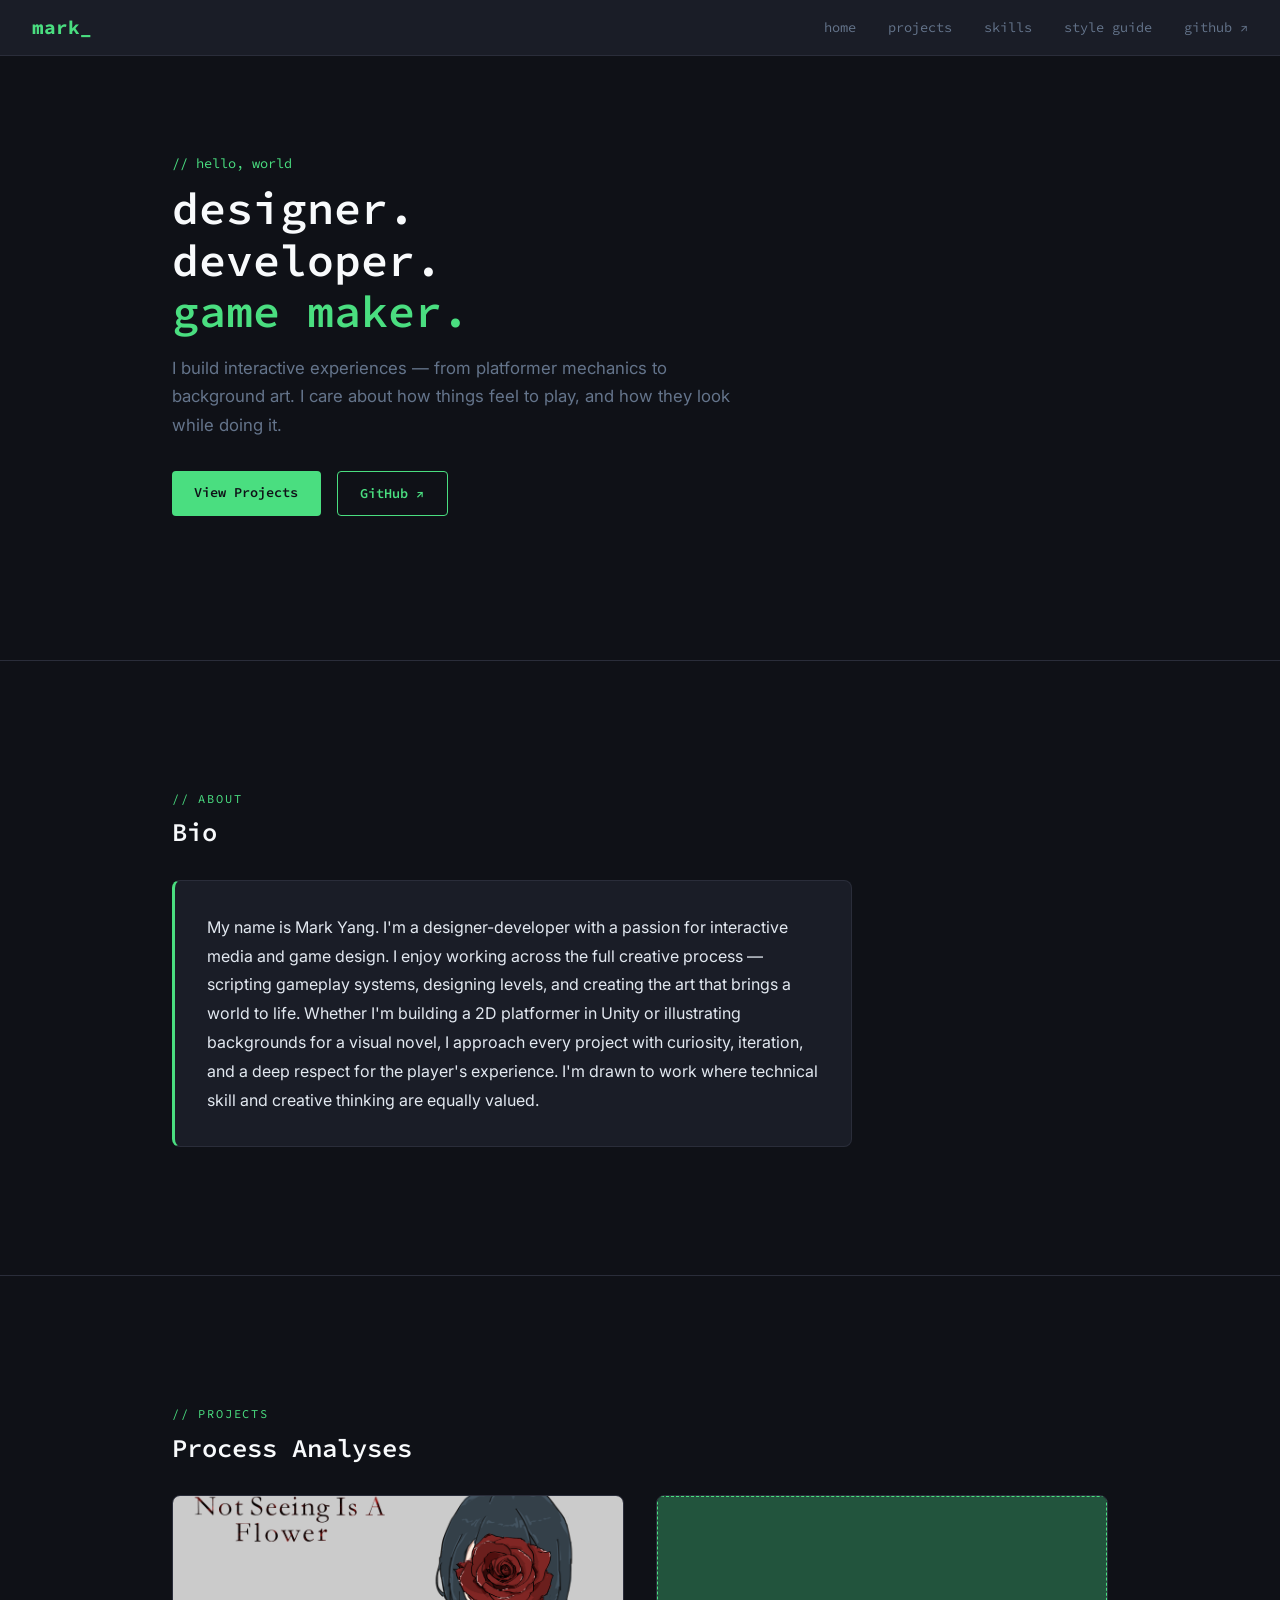
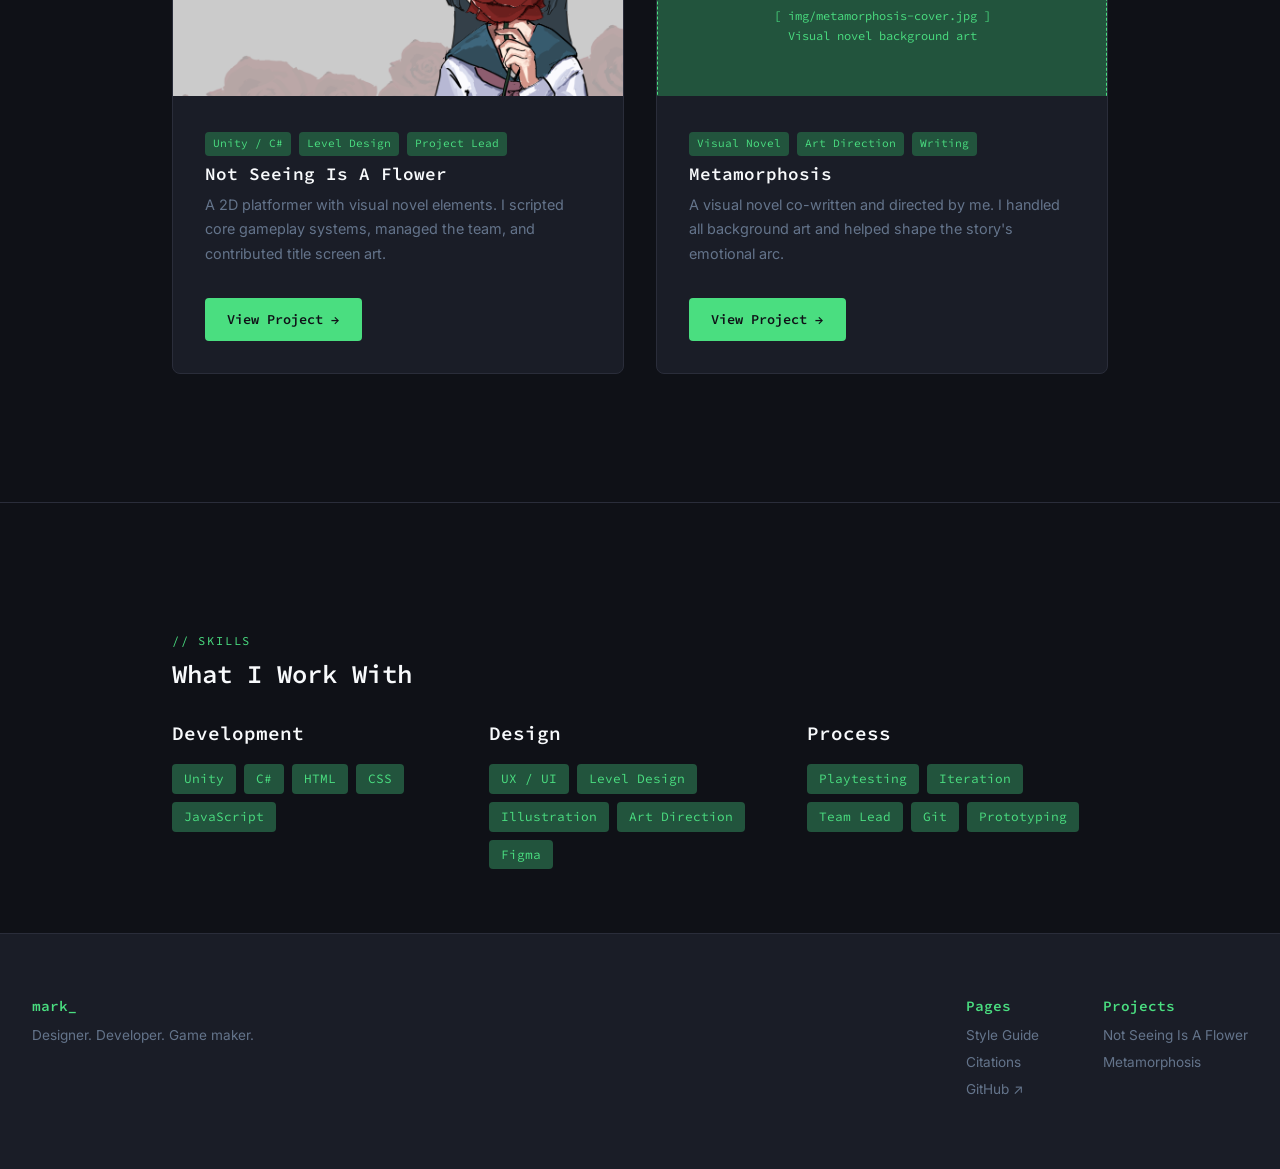
==== index.html @ 13f5d59a "Small image test update" ====
<!DOCTYPE html>
<html lang="en">

<head>
    <meta charset="UTF-8">
    <meta name="viewport" content="width=device-width, initial-scale=1.0">
    <title>Mark — Portfolio</title>
    <link href="css/normalize.css" rel="stylesheet">
    <link href="css/main.css" rel="stylesheet">
    <link href="css/page.css" rel="stylesheet">
</head>

<body>

    <a class="skip-link" href="#main-content">Skip to main content</a>

    <header class="header-bar" role="banner">
        <h1>mark</h1>
        <nav class="nav-text" aria-label="Main navigation">
            <a href="index.html" class="nav-link">home</a>
            <a href="#projects" class="nav-link">projects</a>
            <a href="#skills" class="nav-link">skills</a>
            <a href="styleguide.html" class="nav-link">style guide</a>
            <a href="https://github.com/" class="nav-link" target="_blank" rel="noopener noreferrer">github ↗</a>
        </nav>
    </header>

    <main id="main-content" role="main">

        <!-- HERO -->
        <section class="hero" aria-labelledby="hero-heading">
            <span class="hero-prompt">// hello, world</span>
            <h2 id="hero-heading">
                designer.<br>
                developer.<br>
                <span class="hero-highlight">game maker.</span>
            </h2>
            <p class="hero-sub">
                I build interactive experiences — from platformer mechanics to background art.
                I care about how things feel to play, and how they look while doing it.
            </p>
            <div class="hero-actions">
                <a href="#projects" class="btn-submit">View Projects</a>
                <a href="https://github.com/" class="btn-outline" target="_blank" rel="noopener noreferrer">GitHub ↗</a>
            </div>
        </section>

        <hr class="divider">

        <!-- BIO -->
        <section class="home-section" id="about" aria-labelledby="about-heading">
            <span class="section-label">// about</span>
            <h2 id="about-heading">Bio</h2>
            <div class="bio-card">
                <p>
                    My name is Mark Yang. I'm a designer-developer with a passion for interactive media and game design.
                    I enjoy working across the full creative process — scripting gameplay systems,
                    designing levels, and creating the art that brings a world to life. Whether I'm
                    building a 2D platformer in Unity or illustrating backgrounds for a visual novel,
                    I approach every project with curiosity, iteration, and a deep respect for the
                    player's experience. I'm drawn to work where technical skill and creative thinking
                    are equally valued.
                </p>
            </div>
        </section>

        <hr class="divider">

        <!-- PROJECTS -->
        <section class="home-section" id="projects" aria-labelledby="projects-heading">
            <span class="section-label">// projects</span>
            <h2 id="projects-heading">Process Analyses</h2>

            <div class="project-grid">

                <article class="project-card" aria-labelledby="card-nsiaf-title">
                    <div class="project-card-img">
                        <img src="img/nsiaf-cover.png" alt="Not Seeing Is A Flower title screen art">
                    </div>
                    <div class="project-card-body">
                        <div class="project-card-tags" aria-label="Project tags">
                            <span class="tag">Unity / C#</span>
                            <span class="tag">Level Design</span>
                            <span class="tag">Project Lead</span>
                        </div>
                        <h3 id="card-nsiaf-title">Not Seeing Is A Flower</h3>
                        <p>
                            A 2D platformer with visual novel elements. I scripted core gameplay
                            systems, managed the team, and contributed title screen art.
                        </p>
                        <a href="project-nsiaf.html" class="btn-submit">View Project →</a>
                    </div>
                </article>

                <article class="project-card" aria-labelledby="card-meta-title">
                    <div class="project-card-img">
                        <!-- replace image here-->
                        <div class="img-placeholder img-placeholder-tall" role="img"
                            aria-label="Placeholder for Metamorphosis cover image">
                            [ img/metamorphosis-cover.jpg ]<br>Visual novel background art
                        </div>
                    </div>
                    <div class="project-card-body">
                        <div class="project-card-tags" aria-label="Project tags">
                            <span class="tag">Visual Novel</span>
                            <span class="tag">Art Direction</span>
                            <span class="tag">Writing</span>
                        </div>
                        <h3 id="card-meta-title">Metamorphosis</h3>
                        <p>
                            A visual novel co-written and directed by me. I handled all background
                            art and helped shape the story's emotional arc.
                        </p>
                        <a href="project-metamorphosis.html" class="btn-submit">View Project →</a>
                    </div>
                </article>

            </div>
        </section>

        <hr class="divider">

        <!-- SKILLS -->
        <section class="home-section" id="skills" aria-labelledby="skills-heading">
            <span class="section-label">// skills</span>
            <h2 id="skills-heading">What I Work With</h2>

            <div class="skills-grid">
                <div class="skill-category">
                    <h3>Development</h3>
                    <ul class="skill-list" aria-label="Development skills">
                        <li>Unity</li>
                        <li>C#</li>
                        <li>HTML</li>
                        <li>CSS</li>
                        <li>JavaScript</li>
                    </ul>
                </div>
                <div class="skill-category">
                    <h3>Design</h3>
                    <ul class="skill-list" aria-label="Design skills">
                        <li>UX / UI</li>
                        <li>Level Design</li>
                        <li>Illustration</li>
                        <li>Art Direction</li>
                        <li>Figma</li>
                    </ul>
                </div>
                <div class="skill-category">
                    <h3>Process</h3>
                    <ul class="skill-list" aria-label="Process skills">
                        <li>Playtesting</li>
                        <li>Iteration</li>
                        <li>Team Lead</li>
                        <li>Git</li>
                        <li>Prototyping</li>
                    </ul>
                </div>
            </div>
        </section>

    </main>

    <footer class="footer-bar" role="contentinfo">
        <div class="footer-company">
            <h3>mark_</h3>
            <p>Designer. Developer. Game maker.</p>
        </div>
        <nav aria-label="Footer navigation — pages">
            <h4>Pages</h4>
            <ul>
                <li><a href="styleguide.html">Style Guide</a></li>
                <li><a href="citations.html">Citations</a></li>
                <li><a href="https://github.com/" target="_blank" rel="noopener noreferrer">GitHub ↗</a></li>
            </ul>
        </nav>
        <nav aria-label="Footer navigation — projects">
            <h4>Projects</h4>
            <ul>
                <li><a href="project-nsiaf.html">Not Seeing Is A Flower</a></li>
                <li><a href="project-metamorphosis.html">Metamorphosis</a></li>
            </ul>
        </nav>
    </footer>

</body>

</html>
---- css/main.css ----
/* =============================================
   PORTFOLIO - main.css
   Font: Source Code Pro (monospace, headings) + Inter (body)
   Google Fonts: https://fonts.google.com/
   ============================================= */

/* Google Fonts import
   Reference: https://developers.google.com/fonts/docs/getting_started */
@import url('https://fonts.googleapis.com/css2?family=Source+Code+Pro:wght@400;600;700&family=Inter:wght@300;400;500&display=swap');

/* =============================================
   CSS CUSTOM PROPERTIES (VARIABLES)
   Reference: https://www.w3schools.com/css/css3_variables.asp
   ============================================= */
:root {
    --col-bg: #0f1117;
    --col-surface: #1a1d27;
    --col-border: #2a2d3a;
    --col-green: #4ade80;
    --col-green-dim: #22543d;
    --col-text: #e2e8f0;
    --col-muted: #64748b;
    --col-white: #ffffff;
    --col-heading: #f8fafc;

    --font-mono: 'Source Code Pro', monospace;
    --font-body: 'Inter', sans-serif;

    --space-xs: 0.25rem;
    --space-sm: 0.5rem;
    --space-md: 1rem;
    --space-lg: 2rem;
    --space-xl: 4rem;

    --radius-sm: 4px;
    --radius-md: 8px;
}

/* =============================================
   RESET / BASE
   ============================================= */
*,
*::before,
*::after {
    box-sizing: border-box;
}

body {
    background-color: var(--col-bg);
    color: var(--col-text);
    font-family: var(--font-body);
    font-size: 1rem;
    line-height: 1.7;
    margin: 0;
    padding: 0;
}

img {
    max-width: 100%;
    display: block;
}

a {
    color: var(--col-green);
    text-decoration: none;
}

a:hover,
a:focus {
    text-decoration: underline;
    color: var(--col-white);
}

/* =============================================
   TYPOGRAPHY
   ============================================= */
h1,
h2,
h3,
h4 {
    font-family: var(--font-mono);
    color: var(--col-heading);
    margin-top: 0;
    line-height: 1.2;
}

h1 {
    font-size: 2.2rem;
    font-weight: 700;
}

h2 {
    font-size: 1.6rem;
    font-weight: 600;
}

h3 {
    font-size: 1.2rem;
    font-weight: 600;
}

h4 {
    font-size: 1rem;
    font-weight: 600;
}

p {
    margin-top: 0;
    margin-bottom: var(--space-md);
}

.section-label {
    font-family: var(--font-mono);
    font-size: 0.75rem;
    color: var(--col-green);
    text-transform: uppercase;
    letter-spacing: 0.15em;
    display: block;
    margin-bottom: var(--space-sm);
}

/* =============================================
   LAYOUT UTILITIES
   ============================================= */
.container {
    max-width: 1000px;
    margin: 0 auto;
    padding: 0 var(--space-lg);
}

/* =============================================
   HEADER / NAV
   ============================================= */
.header-bar {
    background-color: var(--col-surface);
    border-bottom: 1px solid var(--col-border);
    padding: var(--space-md) var(--space-lg);
    display: flex;
    align-items: center;
    justify-content: space-between;
    position: sticky;
    top: 0;
    z-index: 100;
}

.header-bar h1 {
    font-family: var(--font-mono);
    font-size: 1.2rem;
    font-weight: 700;
    color: var(--col-green);
    margin: 0;
}

/* Blinking cursor on logo
   Reference: https://www.w3schools.com/cssref/css3_pr_animation.php
   Reference: https://www.w3schools.com/cssref/css3_pr_animation-keyframes.php */
.header-bar h1::after {
    content: '_';
    animation: blink 1s step-end infinite;
}

@keyframes blink {

    0%,
    100% {
        opacity: 1;
    }

    50% {
        opacity: 0;
    }
}

.nav-text {
    display: flex;
    gap: var(--space-lg);
    align-items: center;
}

.nav-link {
    font-family: var(--font-mono);
    font-size: 0.85rem;
    color: var(--col-muted);
    text-decoration: none;
    /* Reference: https://www.w3schools.com/cssref/css3_pr_transition.php */
    transition: color 0.2s;
}

.nav-link:hover,
.nav-link:focus {
    color: var(--col-green);
    text-decoration: none;
}

/* Skip to main content link for keyboard/screen reader users */
.skip-link {
    position: absolute;
    top: -100%;
    left: var(--space-md);
    background-color: var(--col-green);
    color: var(--col-bg);
    font-family: var(--font-mono);
    font-size: 0.85rem;
    font-weight: 700;
    padding: var(--space-sm) var(--space-md);
    border-radius: var(--radius-sm);
    z-index: 200;
    text-decoration: none;
}

.skip-link:focus {
    top: var(--space-md);
    color: var(--col-bg);
}

/* =============================================
   FOOTER
   ============================================= */
.footer-bar {
    background-color: var(--col-surface);
    border-top: 1px solid var(--col-border);
    padding: var(--space-xl) var(--space-lg);
    display: flex;
    gap: var(--space-xl);
    flex-wrap: wrap;
}

.footer-bar h3,
.footer-bar h4 {
    font-family: var(--font-mono);
    font-size: 0.9rem;
    color: var(--col-green);
    margin-bottom: var(--space-sm);
}

.footer-bar p,
.footer-bar li {
    font-size: 0.85rem;
    color: var(--col-muted);
}

.footer-bar ul {
    list-style: none;
    padding: 0;
    margin: 0;
}

.footer-bar ul li {
    margin-bottom: var(--space-xs);
}

.footer-bar a {
    color: var(--col-muted);
    font-size: 0.85rem;
}

.footer-bar a:hover,
.footer-bar a:focus {
    color: var(--col-green);
    text-decoration: none;
}

.footer-company {
    flex: 1;
    min-width: 200px;
}

/* =============================================
   BUTTONS
   ============================================= */
.btn-submit {
    font-family: var(--font-mono);
    font-size: 0.85rem;
    background-color: var(--col-green);
    color: var(--col-bg);
    border: none;
    padding: 0.6rem 1.4rem;
    border-radius: var(--radius-sm);
    cursor: pointer;
    font-weight: 600;
    display: inline-block;
    transition: background-color 0.2s, transform 0.1s;
}

.btn-submit:hover,
.btn-submit:focus {
    background-color: var(--col-white);
    color: var(--col-bg);
    text-decoration: none;
}

.btn-submit:active {
    transform: scale(0.97);
}

.btn-outline {
    font-family: var(--font-mono);
    font-size: 0.85rem;
    background-color: transparent;
    color: var(--col-green);
    border: 1px solid var(--col-green);
    padding: 0.6rem 1.4rem;
    border-radius: var(--radius-sm);
    cursor: pointer;
    font-weight: 600;
    display: inline-block;
    transition: background-color 0.2s, color 0.2s;
}

.btn-outline:hover,
.btn-outline:focus {
    background-color: var(--col-green);
    color: var(--col-bg);
    text-decoration: none;
}

/* =============================================
   IN-TEXT LINK
   ============================================= */
.text-link {
    color: var(--col-green);
    text-decoration: underline;
    text-underline-offset: 3px;
}

.text-link:hover,
.text-link:focus {
    color: var(--col-white);
}

/* =============================================
   CARDS
   ============================================= */
.card {
    background-color: var(--col-surface);
    border: 1px solid var(--col-border);
    border-radius: var(--radius-md);
    padding: var(--space-lg);
}

/* =============================================
   PROJECT CARD (homepage)
   ============================================= */
.project-card {
    background-color: var(--col-surface);
    border: 1px solid var(--col-border);
    border-radius: var(--radius-md);
    overflow: hidden;
    transition: border-color 0.2s;
    display: flex;
    flex-direction: column;
}

.project-card:hover {
    border-color: var(--col-green);
}

.project-card-img {
    width: 100%;
    height: 12.5rem;
    overflow: hidden;
}

.project-card-img img {
    width: 100%;
    height: 100%;
    object-fit: cover;
    object-position: center;
}

.project-card-body {
    padding: var(--space-lg);
    flex: 1;
    display: flex;
    flex-direction: column;
}

.project-card-body h3 {
    margin-bottom: var(--space-sm);
    font-size: 1.1rem;
}

.project-card-body p {
    color: var(--col-muted);
    font-size: 0.9rem;
    flex: 1;
}

.project-card-body .btn-submit {
    margin-top: var(--space-md);
    align-self: flex-start;
}

/* =============================================
   TAGS
   ============================================= */
.tag {
    display: inline-block;
    font-family: var(--font-mono);
    font-size: 0.7rem;
    color: var(--col-green);
    background-color: var(--col-green-dim);
    border-radius: var(--radius-sm);
    padding: 0.15rem 0.5rem;
    margin-right: var(--space-xs);
    margin-bottom: var(--space-sm);
}

/* =============================================
   SKILL LIST
   ============================================= */
.skill-list {
    list-style: none;
    padding: 0;
    margin: 0;
    display: flex;
    flex-wrap: wrap;
    gap: var(--space-sm);
}

.skill-list li {
    font-family: var(--font-mono);
    font-size: 0.8rem;
    color: var(--col-green);
    background-color: var(--col-green-dim);
    padding: 0.25rem 0.75rem;
    border-radius: var(--radius-sm);
}

/* =============================================
   IMAGE PLACEHOLDER
   ============================================= */
.img-placeholder {
    width: 100%;
    background-color: var(--col-green-dim);
    border: 1px dashed var(--col-green);
    border-radius: var(--radius-sm);
    display: flex;
    align-items: center;
    justify-content: center;
    font-family: var(--font-mono);
    font-size: 0.75rem;
    color: var(--col-green);
    text-align: center;
    padding: var(--space-md);
}

.img-placeholder-tall {
    height: 260px;
}

.img-placeholder-short {
    height: 160px;
}

/* =============================================
   DIVIDER
   ============================================= */
.divider {
    border: none;
    border-top: 1px solid var(--col-border);
    margin: var(--space-xl) 0;
}

/* =============================================
   STYLE GUIDE SPECIFIC
   ============================================= */
.palette-container {
    display: flex;
    flex-wrap: wrap;
    gap: var(--space-md);
    margin-bottom: var(--space-lg);
}

.palette-box {
    width: 160px;
}

.swatch {
    height: 80px;
    border-radius: var(--radius-sm);
    border: 1px solid var(--col-border);
    margin-bottom: var(--space-sm);
    display: flex;
    align-items: flex-end;
    padding: var(--space-sm);
}

.swatch ul {
    list-style: none;
    padding: 0;
    margin: 0;
    font-family: var(--font-mono);
    font-size: 0.7rem;
}

.col-bg {
    background-color: #0f1117;
}

.col-surface {
    background-color: #1a1d27;
}

.col-border-sw {
    background-color: #2a2d3a;
}

.col-green-sw {
    background-color: #4ade80;
}

.col-green-dim {
    background-color: #22543d;
}

.col-text-sw {
    background-color: #e2e8f0;
}

.col-muted-sw {
    background-color: #64748b;
}

.col-white-sw {
    background-color: #ffffff;
    border: 1px solid #2a2d3a;
}

.swatch.col-bg ul,
.swatch.col-surface ul,
.swatch.col-border-sw ul {
    color: #e2e8f0;
}

.swatch.col-green-sw ul,
.swatch.col-text-sw ul,
.swatch.col-white-sw ul {
    color: #0f1117;
}

.swatch.col-green-dim ul,
.swatch.col-muted-sw ul {
    color: #e2e8f0;
}

.code-block {
    background-color: var(--col-surface);
    border: 1px solid var(--col-border);
    border-radius: var(--radius-sm);
    padding: var(--space-md);
    font-family: var(--font-mono);
    font-size: 0.82rem;
    color: var(--col-text);
    /* Reference: https://www.w3schools.com/cssref/pr_pos_overflow.php */
    overflow-x: auto;
    white-space: pre;
    margin-bottom: var(--space-md);
}

.sg-label {
    font-family: var(--font-mono);
    font-size: 0.75rem;
    color: var(--col-muted);
    margin-bottom: var(--space-xs);
}

/* inline code references inside prose */
.inline-code {
    font-family: var(--font-mono);
    font-size: 0.85rem;
    color: var(--col-green);
    background-color: var(--col-surface);
    padding: 0.1em 0.4em;
    border-radius: var(--radius-sm);
}

/* static nav demo in style guide — remove sticky */
.sg-nav-demo {
    position: static;
}

/* =============================================
   RESPONSIVE
   Reference: https://www.w3schools.com/css/css_rwd_mediaqueries.asp
   ============================================= */
@media (max-width: 700px) {
    .header-bar {
        flex-direction: column;
        gap: var(--space-md);
        text-align: center;
    }

    .nav-text {
        gap: var(--space-md);
        flex-wrap: wrap;
        justify-content: center;
    }

    h1 {
        font-size: 1.6rem;
    }

    h2 {
        font-size: 1.3rem;
    }

    .footer-bar {
        flex-direction: column;
        gap: var(--space-lg);
    }

    .palette-container {
        justify-content: center;
    }
}

/* =============================================
   STYLE GUIDE — additional classes
   ============================================= */

/* hero description on style guide page */
.sg-hero-desc {
    color: var(--col-muted);
    max-width: 580px;
}

/* button demo row in style guide */
.sg-btn-demo {
    display: flex;
    gap: var(--space-md);
    flex-wrap: wrap;
}

/* constrain placeholder width in style guide demo */
.sg-placeholder-demo {
    max-width: 400px;
}

/* blinking cursor demo in branding section */
.sg-cursor-demo {
    font-family: var(--font-mono);
    font-size: 1.4rem;
    font-weight: 700;
    color: var(--col-green);
}

.sg-cursor-demo::after {
    content: '_';
    animation: blink 1s step-end infinite;
}
---- css/page.css ----
/* =============================================
   PORTFOLIO - page.css
   Page-specific styles
   ============================================= */

/* =============================================
   HOMEPAGE — HERO
   ============================================= */
.hero {
    padding: 6rem var(--space-lg) 5rem;
    max-width: 62.5rem;
    margin: 0 auto;
}

.hero-prompt {
    font-family: var(--font-mono);
    font-size: 0.85rem;
    color: var(--col-green);
    margin-bottom: var(--space-sm);
    display: block;
}

.hero h2 {
    font-size: 2.8rem;
    line-height: 1.15;
    margin-bottom: var(--space-md);
    color: var(--col-heading);
}

.hero-highlight {
    color: var(--col-green);
}

.hero-sub {
    color: var(--col-muted);
    font-size: 1.05rem;
    max-width: 35rem;
    margin-bottom: var(--space-lg);
}

.hero-actions {
    display: flex;
    gap: var(--space-md);
    flex-wrap: wrap;
}

/* =============================================
   HOMEPAGE — SECTIONS
   ============================================= */
.home-section {
    padding: var(--space-xl) var(--space-lg);
    max-width: 62.5rem;
    margin: 0 auto;
}

.home-section h2 {
    margin-bottom: var(--space-lg);
}

/* =============================================
   HOMEPAGE — BIO CARD
   ============================================= */
.bio-card {
    background-color: var(--col-surface);
    border: 1px solid var(--col-border);
    border-left: 0.1875rem solid var(--col-green);
    border-radius: var(--radius-md);
    padding: var(--space-lg);
    max-width: 42.5rem;
}

.bio-card p {
    color: var(--col-text);
    font-size: 1rem;
    line-height: 1.8;
    margin: 0;
}

/* =============================================
   HOMEPAGE — PROJECT GRID
   Reference: https://www.w3schools.com/css/css_grid.asp
   ============================================= */
.project-grid {
    display: grid;
    grid-template-columns: 1fr 1fr;
    gap: var(--space-lg);
}

/* =============================================
   HOMEPAGE — SKILLS SECTION
   ============================================= */
.skills-grid {
    display: grid;
    grid-template-columns: 1fr 1fr 1fr;
    gap: var(--space-md);
}

.skill-category h4 {
    color: var(--col-green);
    font-size: 0.85rem;
    margin-bottom: var(--space-sm);
    font-family: var(--font-mono);
}

/* =============================================
   PROJECT PAGES — HERO
   ============================================= */
.project-hero {
    padding: 4rem var(--space-lg) 3rem;
    max-width: 62.5rem;
    margin: 0 auto;
    border-bottom: 1px solid var(--col-border);
}

.project-hero h2 {
    font-size: 2.2rem;
    margin-bottom: var(--space-sm);
}

.project-hero-desc {
    color: var(--col-muted);
    max-width: 37.5rem;
    margin-bottom: var(--space-md);
}

.project-hero-tags {
    margin-top: var(--space-lg);
}

.project-hero-meta {
    display: flex;
    gap: var(--space-md);
    flex-wrap: wrap;
    margin-top: var(--space-md);
}

.meta-item {
    font-family: var(--font-mono);
    font-size: 0.8rem;
}

.meta-label {
    color: var(--col-muted);
    margin-right: var(--space-xs);
}

.meta-value {
    color: var(--col-green);
}

/* =============================================
   PROJECT PAGES — BODY
   ============================================= */
.project-body {
    max-width: 62.5rem;
    margin: 0 auto;
    padding: var(--space-xl) var(--space-lg);
}

.project-analysis {
    margin-bottom: var(--space-xl);
}

/* Artifact section labels */
.artifact-label {
    font-family: var(--font-mono);
    font-size: 0.85rem;
    color: var(--col-muted);
    margin-bottom: var(--space-sm);
    display: block;
}

/* Two-column split layout */
.project-split {
    display: grid;
    grid-template-columns: 1fr 1fr;
    gap: var(--space-xl);
    align-items: start;
    margin-bottom: var(--space-xl);
}

/* Artifact gallery — 2 col grid */
.artifact-grid {
    display: grid;
    grid-template-columns: 1fr 1fr;
    gap: var(--space-sm);
    margin-bottom: var(--space-lg);
}

/* Full-width artifact */
.artifact-full {
    margin-bottom: var(--space-lg);
}

/* Tall placeholder for cover/hero images */
.img-placeholder-cover {
    height: 21.25rem;
}

/* Video placeholder */
.img-placeholder-video {
    height: 20rem;
}

/* Title art placeholder */
.img-placeholder-titleart {
    height: 17.5rem;
}

/* Real project images */
.project-image {
    width: 100%;
    display: block;
    object-fit: cover;
    border: 1px solid var(--col-border);
    border-radius: var(--radius-sm);
}

.project-image-tall {
    max-height: 37.5rem;
}

/* Pull quote / callout */
.callout {
    border-left: 0.1875rem solid var(--col-green);
    padding: var(--space-md) var(--space-lg);
    background-color: var(--col-surface);
    border-radius: 0 var(--radius-sm) var(--radius-sm) 0;
    margin: var(--space-lg) 0;
    font-style: italic;
    color: var(--col-text);
}

/* Previous / next project nav row */
.project-nav {
    display: flex;
    justify-content: space-between;
    align-items: center;
    flex-wrap: wrap;
    gap: var(--space-md);
}

/* =============================================
   STYLE GUIDE PAGE
   ============================================= */
.sg-hero {
    padding: 3rem var(--space-lg) 2rem;
    max-width: 62.5rem;
    margin: 0 auto;
    border-bottom: 1px solid var(--col-border);
}

.sg-body {
    max-width: 62.5rem;
    margin: 0 auto;
    padding: var(--space-xl) var(--space-lg);
}

.sg-section {
    margin-bottom: var(--space-xl);
}

.sg-section>h3 {
    color: var(--col-green);
    border-bottom: 1px solid var(--col-border);
    padding-bottom: var(--space-sm);
    margin-bottom: var(--space-lg);
}

.sg-element {
    margin-bottom: var(--space-xl);
    padding-bottom: var(--space-xl);
    border-bottom: 1px dashed var(--col-border);
}

.sg-element:last-child {
    border-bottom: none;
}

/* constrain rendered card example width */
.sg-card-demo {
    max-width: 22.5rem;
}

/* =============================================
   CITATIONS PAGE
   ============================================= */
.citations-body {
    max-width: 62.5rem;
    margin: 0 auto;
    padding: var(--space-xl) var(--space-lg);
}

.citations-intro {
    color: var(--col-muted);
    margin-bottom: var(--space-xl);
}

.citations-group {
    margin-bottom: var(--space-xl);
}

.citations-group-title {
    color: var(--col-green);
    font-size: 1rem;
    margin-bottom: var(--space-md);
}

/* Hanging indent for citations
   Reference: https://www.w3schools.com/cssref/pr_text_text-indent.php */
.citation-item {
    font-family: var(--font-mono);
    font-size: 0.82rem;
    color: var(--col-muted);
    margin-bottom: var(--space-md);
    padding-left: var(--space-lg);
    text-indent: calc(-1 * var(--space-lg));
}

.citation-item a {
    color: var(--col-muted);
    word-break: break-all;
}

.citation-item a:hover,
.citation-item a:focus {
    color: var(--col-green);
}

.citations-note {
    color: var(--col-muted);
    font-size: 0.85rem;
}

/* =============================================
   RESPONSIVE
   Reference: https://www.w3schools.com/css/css_rwd_mediaqueries.asp
   ============================================= */
@media (max-width: 43.75rem) {
    .hero h2 {
        font-size: 1.8rem;
    }

    .project-grid {
        grid-template-columns: 1fr;
    }

    .skills-grid {
        grid-template-columns: 1fr 1fr;
    }

    .project-split {
        grid-template-columns: 1fr;
    }

    .artifact-grid {
        grid-template-columns: 1fr;
    }

    .project-hero h2 {
        font-size: 1.6rem;
    }

    .hero-actions {
        flex-direction: column;
        align-items: flex-start;
    }

    .project-nav {
        flex-direction: column;
    }
}

@media (max-width: 30rem) {
    .skills-grid {
        grid-template-columns: 1fr;
    }
}

/* =============================================
   PROJECT PAGES — meta dl/dt/dd reset
   ============================================= */
.project-hero-meta {
    display: flex;
    gap: var(--space-md);
    flex-wrap: wrap;
    margin-top: var(--space-md);
    /* reset dl default margins */
    margin-block-start: var(--space-md);
    margin-block-end: 0;
    padding: 0;
}

.project-hero-meta .meta-item {
    display: flex;
    gap: var(--space-xs);
    align-items: baseline;
}

/* dt / dd reset — browsers add margin to dd by default */
.project-hero-meta dt,
.project-hero-meta dd {
    margin: 0;
    padding: 0;
    font-family: var(--font-mono);
    font-size: 0.8rem;
}
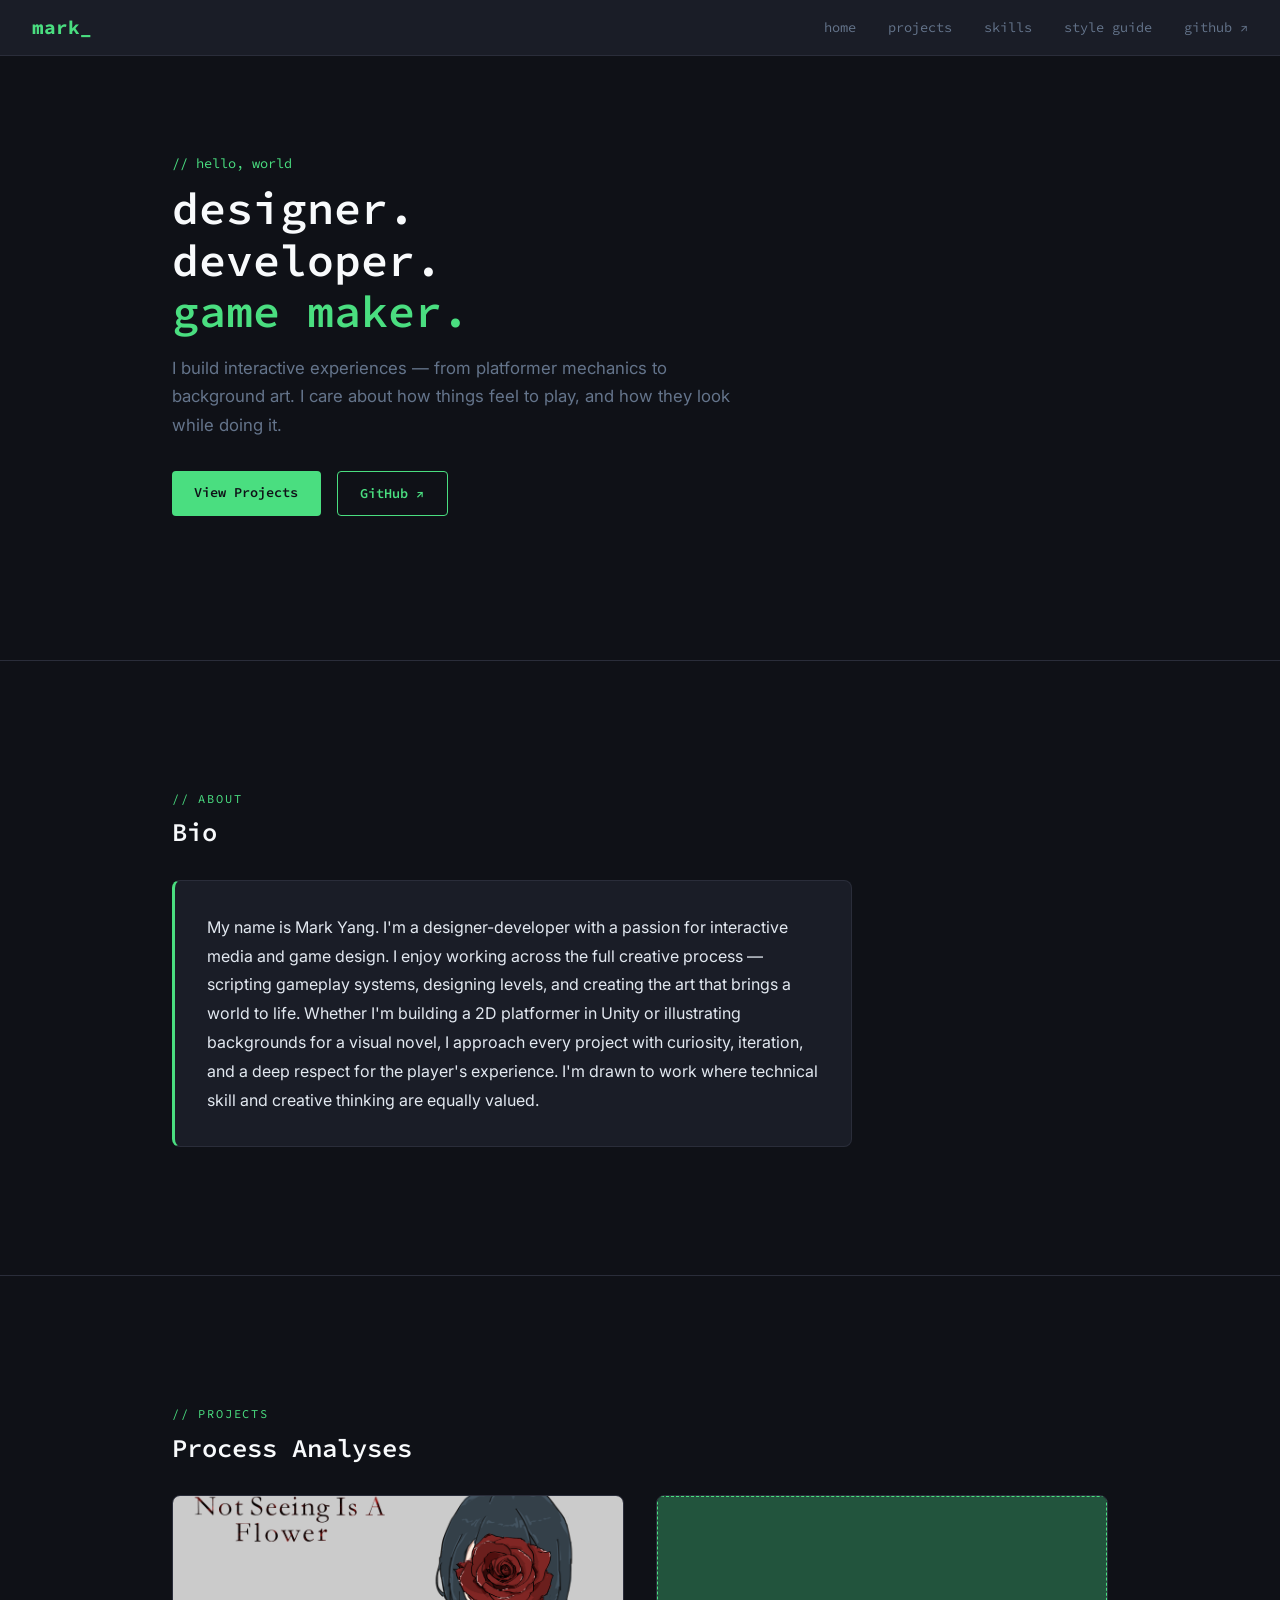
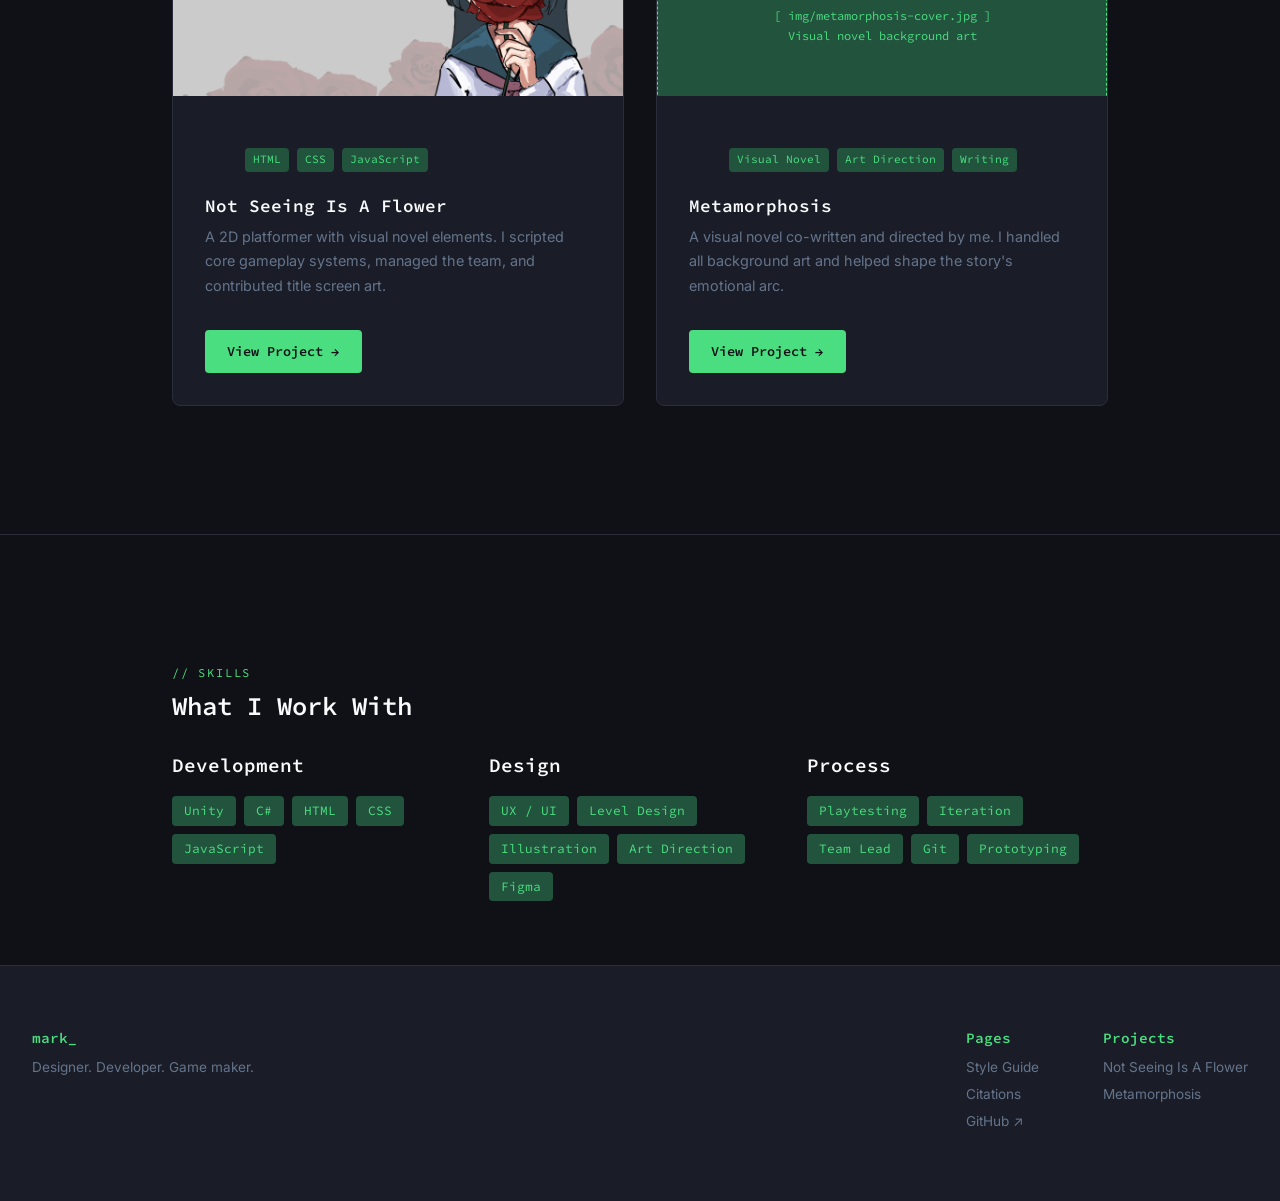
==== commit cee615c1: "validator fixes" ====
--- a/index.html
+++ b/index.html
@@ -14,18 +14,19 @@
 
     <a class="skip-link" href="#main-content">Skip to main content</a>
 
-    <header class="header-bar" role="banner">
+    <header class="header-bar">
         <h1>mark</h1>
         <nav class="nav-text" aria-label="Main navigation">
             <a href="index.html" class="nav-link">home</a>
             <a href="#projects" class="nav-link">projects</a>
             <a href="#skills" class="nav-link">skills</a>
             <a href="styleguide.html" class="nav-link">style guide</a>
-            <a href="https://github.com/" class="nav-link" target="_blank" rel="noopener noreferrer">github ↗</a>
+            <a href="https://github.com/notmarkyang" class="nav-link" target="_blank" rel="noopener noreferrer">github
+                ↗</a>
         </nav>
     </header>
 
-    <main id="main-content" role="main">
+    <main id="main-content">
 
         <!-- HERO -->
         <section class="hero" aria-labelledby="hero-heading">
@@ -41,7 +42,8 @@
             </p>
             <div class="hero-actions">
                 <a href="#projects" class="btn-submit">View Projects</a>
-                <a href="https://github.com/" class="btn-outline" target="_blank" rel="noopener noreferrer">GitHub ↗</a>
+                <a href="https://github.com/notmarkyang" class="btn-outline" target="_blank"
+                    rel="noopener noreferrer">GitHub ↗</a>
             </div>
         </section>
 
@@ -78,11 +80,11 @@
                         <img src="img/nsiaf-cover.png" alt="Not Seeing Is A Flower title screen art">
                     </div>
                     <div class="project-card-body">
-                        <div class="project-card-tags" aria-label="Project tags">
-                            <span class="tag">Unity / C#</span>
-                            <span class="tag">Level Design</span>
-                            <span class="tag">Project Lead</span>
-                        </div>
+                        <ul class="project-card-tags" aria-label="Project tags">
+                            <li class="tag">HTML</li>
+                            <li class="tag">CSS</li>
+                            <li class="tag">JavaScript</li>
+                        </ul>
                         <h3 id="card-nsiaf-title">Not Seeing Is A Flower</h3>
                         <p>
                             A 2D platformer with visual novel elements. I scripted core gameplay
@@ -101,11 +103,11 @@
                         </div>
                     </div>
                     <div class="project-card-body">
-                        <div class="project-card-tags" aria-label="Project tags">
-                            <span class="tag">Visual Novel</span>
-                            <span class="tag">Art Direction</span>
-                            <span class="tag">Writing</span>
-                        </div>
+                        <ul class="project-card-tags" aria-label="Project tags">
+                            <li class="tag">Visual Novel</li>
+                            <li class="tag">Art Direction</li>
+                            <li class="tag">Writing</li>
+                        </ul>
                         <h3 id="card-meta-title">Metamorphosis</h3>
                         <p>
                             A visual novel co-written and directed by me. I handled all background
@@ -161,7 +163,7 @@
 
     </main>
 
-    <footer class="footer-bar" role="contentinfo">
+    <footer class="footer-bar">
         <div class="footer-company">
             <h3>mark_</h3>
             <p>Designer. Developer. Game maker.</p>
@@ -171,7 +173,7 @@
             <ul>
                 <li><a href="styleguide.html">Style Guide</a></li>
                 <li><a href="citations.html">Citations</a></li>
-                <li><a href="https://github.com/" target="_blank" rel="noopener noreferrer">GitHub ↗</a></li>
+                <li><a href="https://github.com/notmarkyang" target="_blank" rel="noopener noreferrer">GitHub ↗</a></li>
             </ul>
         </nav>
         <nav aria-label="Footer navigation — projects">
--- a/css/page.css
+++ b/css/page.css
@@ -258,6 +258,7 @@
 
 .sg-section {
     margin-bottom: var(--space-xl);
+    scroll-margin-top: 6rem;
 }
 
 .sg-section>h3 {
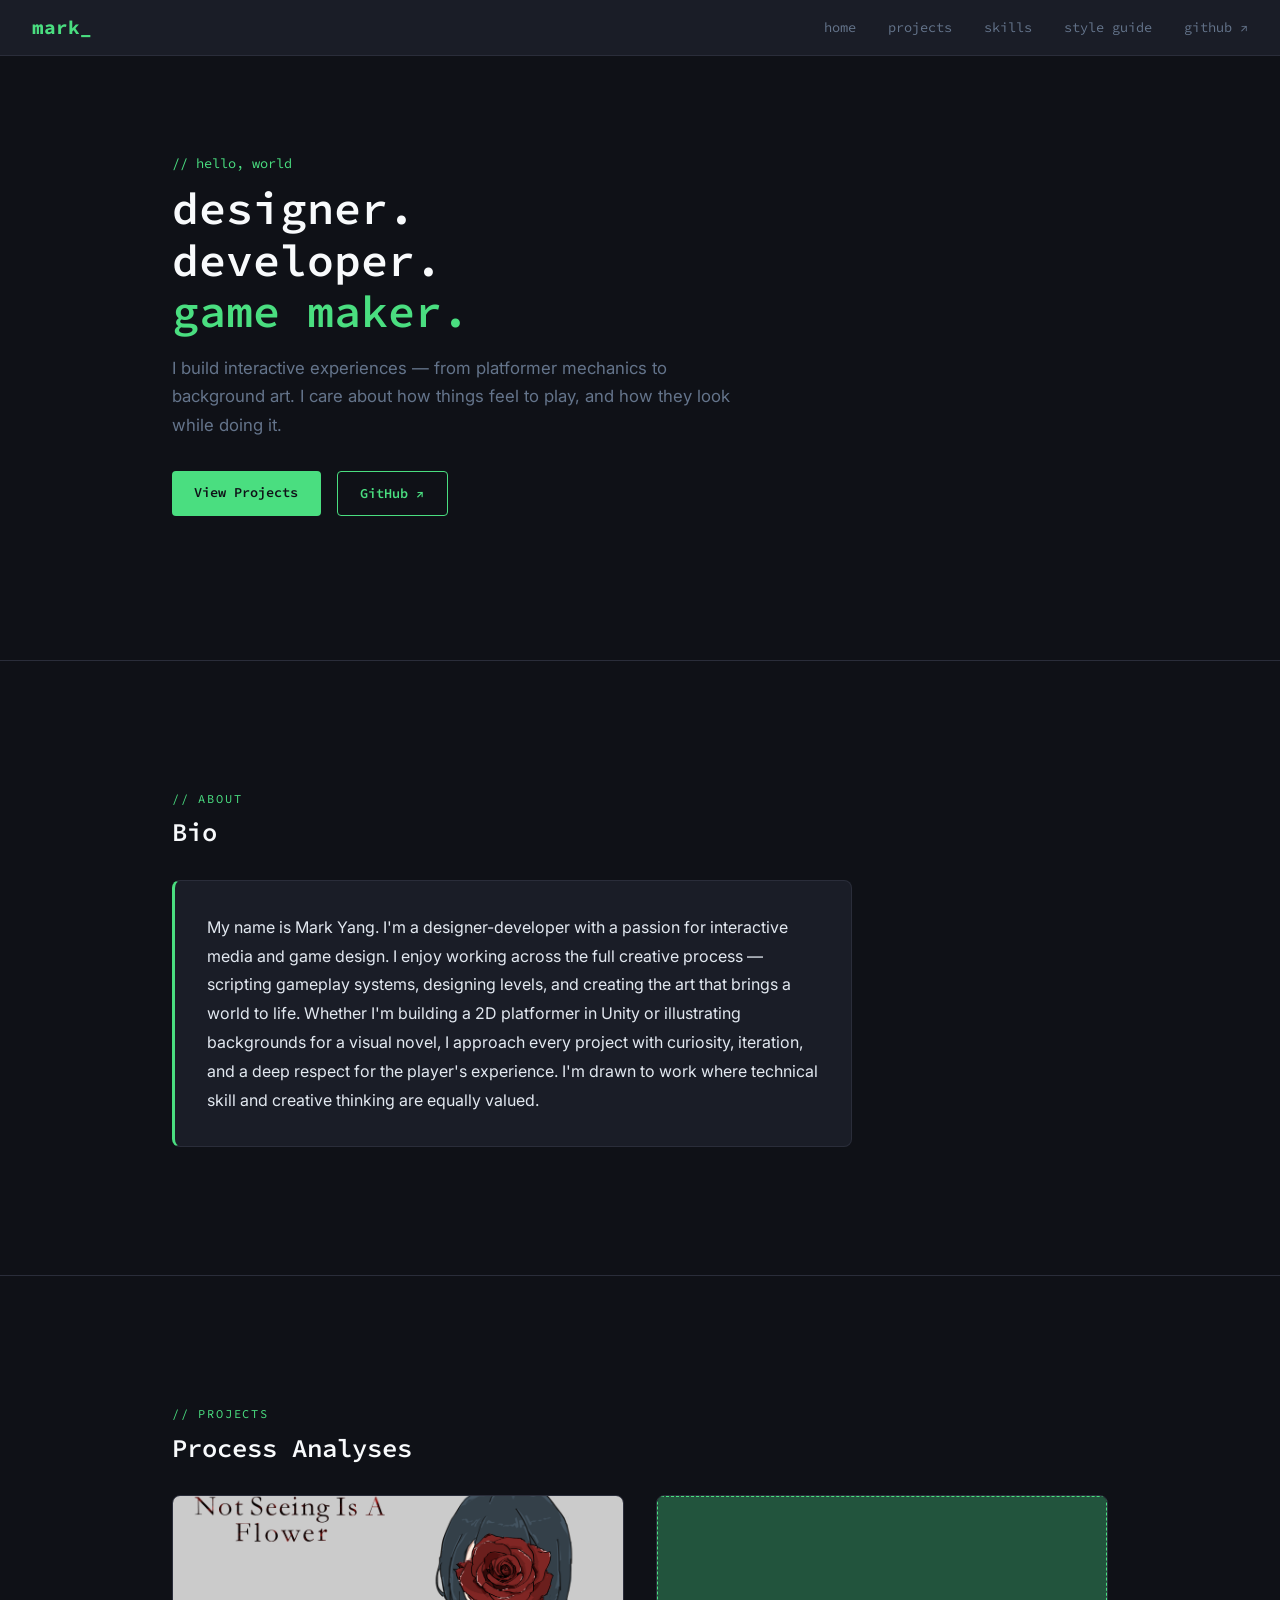
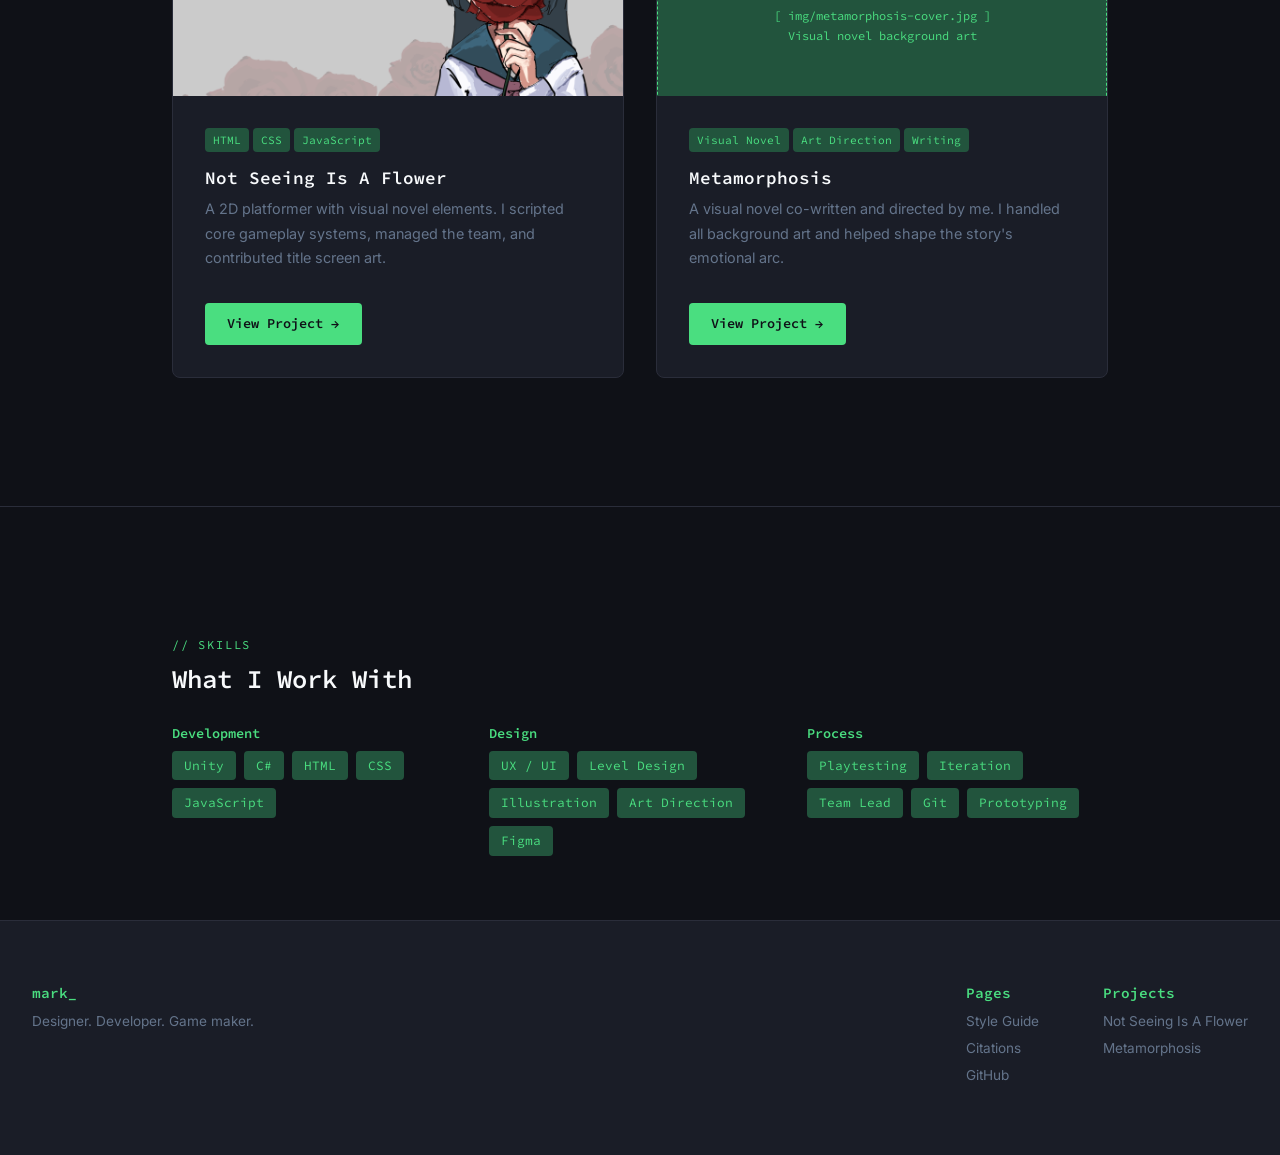
==== commit fb7ae803: "footer consistency" ====
--- a/index.html
+++ b/index.html
@@ -173,7 +173,7 @@
             <ul>
                 <li><a href="styleguide.html">Style Guide</a></li>
                 <li><a href="citations.html">Citations</a></li>
-                <li><a href="https://github.com/notmarkyang" target="_blank" rel="noopener noreferrer">GitHub ↗</a></li>
+                <li><a href="https://github.com/notmarkyang" target="_blank" rel="noopener noreferrer">GitHub</a></li>
             </ul>
         </nav>
         <nav aria-label="Footer navigation — projects">
--- a/css/main.css
+++ b/css/main.css
@@ -391,6 +391,21 @@
     align-self: flex-start;
 }
 
+.project-card-tags,
+.project-hero-tags {
+    list-style: none;
+    padding: 0;
+    margin: 0 0 var(--space-sm) 0;
+    display: flex;
+    flex-wrap: wrap;
+    gap: var(--space-xs);
+}
+
+.project-card-tags .tag,
+.project-hero-tags .tag {
+    margin-right: 0;
+}
+
 /* =============================================
    TAGS
    ============================================= */
@@ -648,4 +663,35 @@
 .sg-cursor-demo::after {
     content: '_';
     animation: blink 1s step-end infinite;
+}
+
+/* headings for validator error */
+.sg-demo-h1,
+.sg-demo-h2,
+.sg-demo-h3,
+.sg-demo-h4 {
+    font-family: var(--font-mono);
+    color: var(--col-heading);
+    margin-top: 0;
+    line-height: 1.2;
+}
+
+.sg-demo-h1 {
+    font-size: 2.2rem;
+    font-weight: 700;
+}
+
+.sg-demo-h2 {
+    font-size: 1.6rem;
+    font-weight: 600;
+}
+
+.sg-demo-h3 {
+    font-size: 1.2rem;
+    font-weight: 600;
+}
+
+.sg-demo-h4 {
+    font-size: 1rem;
+    font-weight: 600;
 }
--- a/css/page.css
+++ b/css/page.css
@@ -95,7 +95,7 @@
     gap: var(--space-md);
 }
 
-.skill-category h4 {
+.skill-category h3 {
     color: var(--col-green);
     font-size: 0.85rem;
     margin-bottom: var(--space-sm);
@@ -261,7 +261,7 @@
     scroll-margin-top: 6rem;
 }
 
-.sg-section>h3 {
+.sg-section > h2 {
     color: var(--col-green);
     border-bottom: 1px solid var(--col-border);
     padding-bottom: var(--space-sm);
@@ -281,6 +281,19 @@
 /* constrain rendered card example width */
 .sg-card-demo {
     max-width: 22.5rem;
+}
+
+.sg-logo-demo {
+    font-family: var(--font-mono);
+    font-size: 1.2rem;
+    font-weight: 700;
+    color: var(--col-green);
+    margin: 0;
+}
+
+.sg-logo-demo::after {
+    content: '_';
+    animation: blink 1s step-end infinite;
 }
 
 /* =============================================
@@ -386,7 +399,6 @@
     gap: var(--space-md);
     flex-wrap: wrap;
     margin-top: var(--space-md);
-    /* reset dl default margins */
     margin-block-start: var(--space-md);
     margin-block-end: 0;
     padding: 0;
@@ -398,7 +410,6 @@
     align-items: baseline;
 }
 
-/* dt / dd reset — browsers add margin to dd by default */
 .project-hero-meta dt,
 .project-hero-meta dd {
     margin: 0;
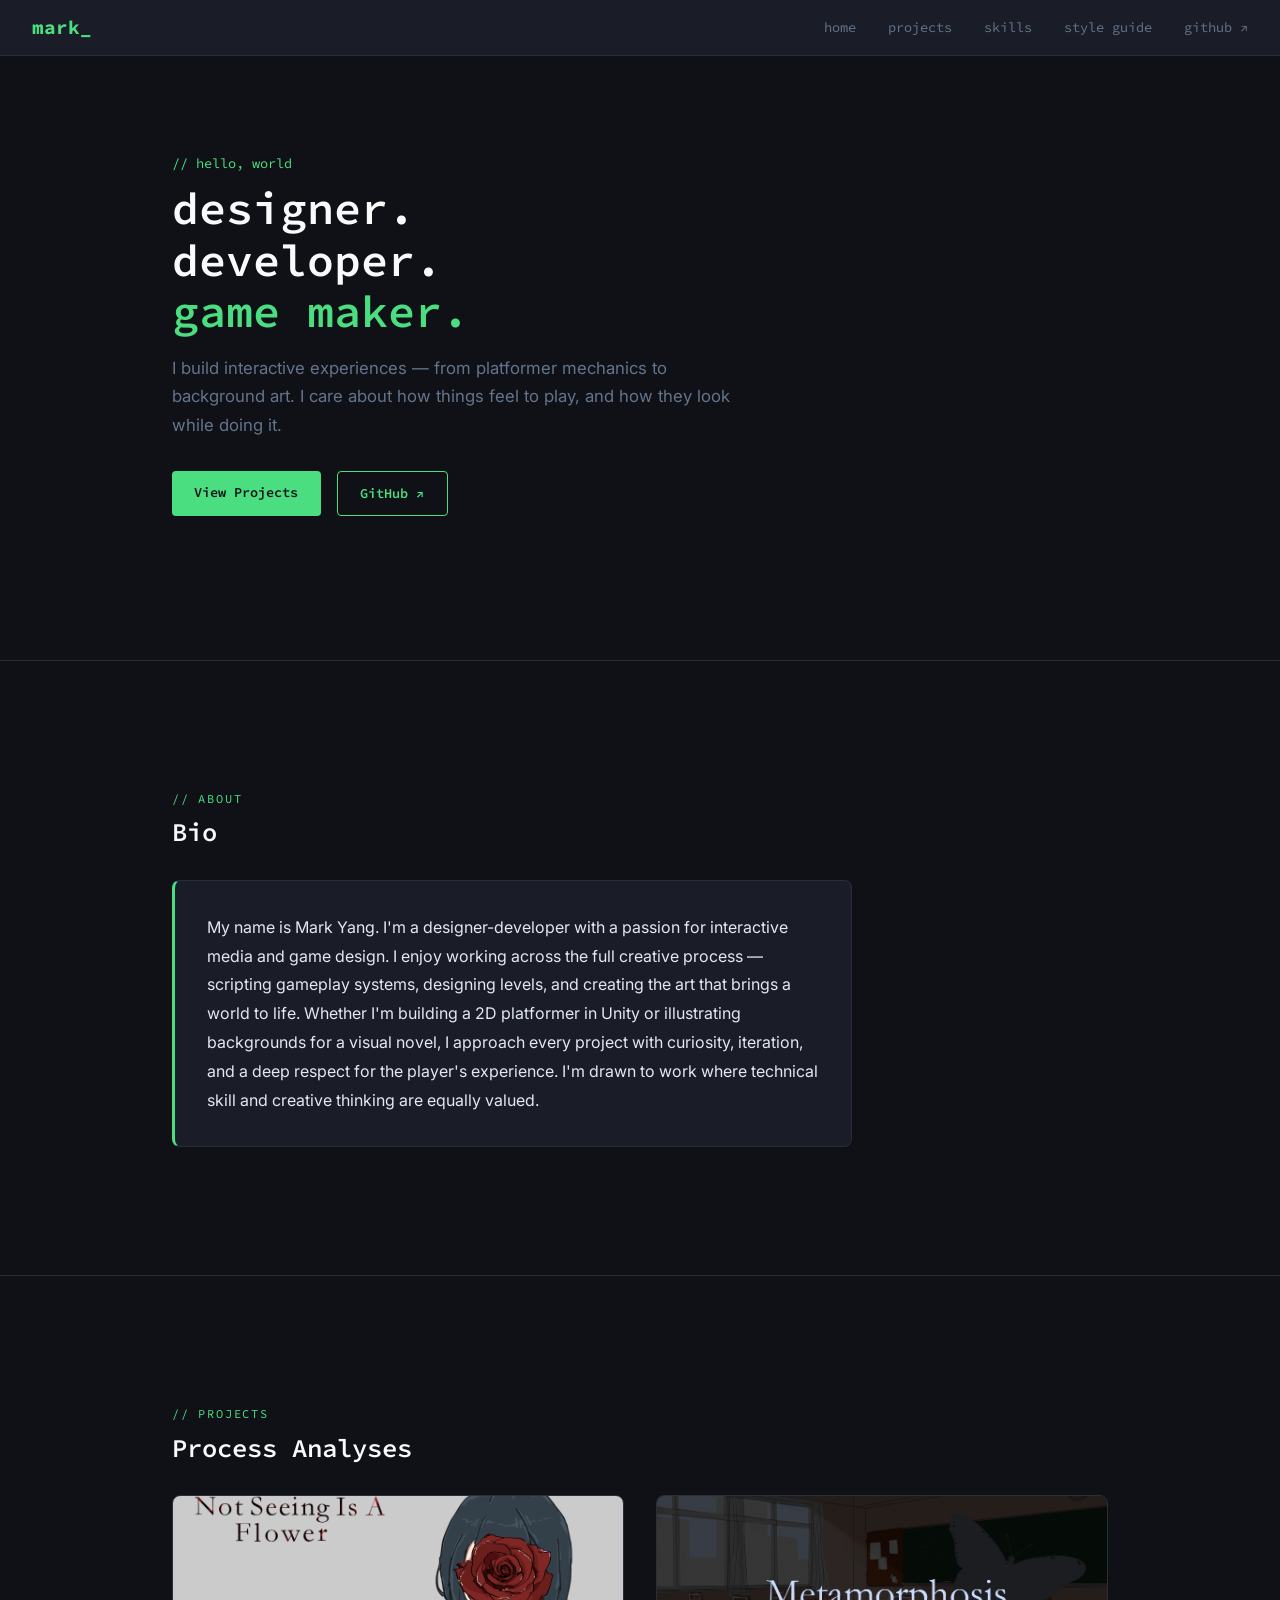
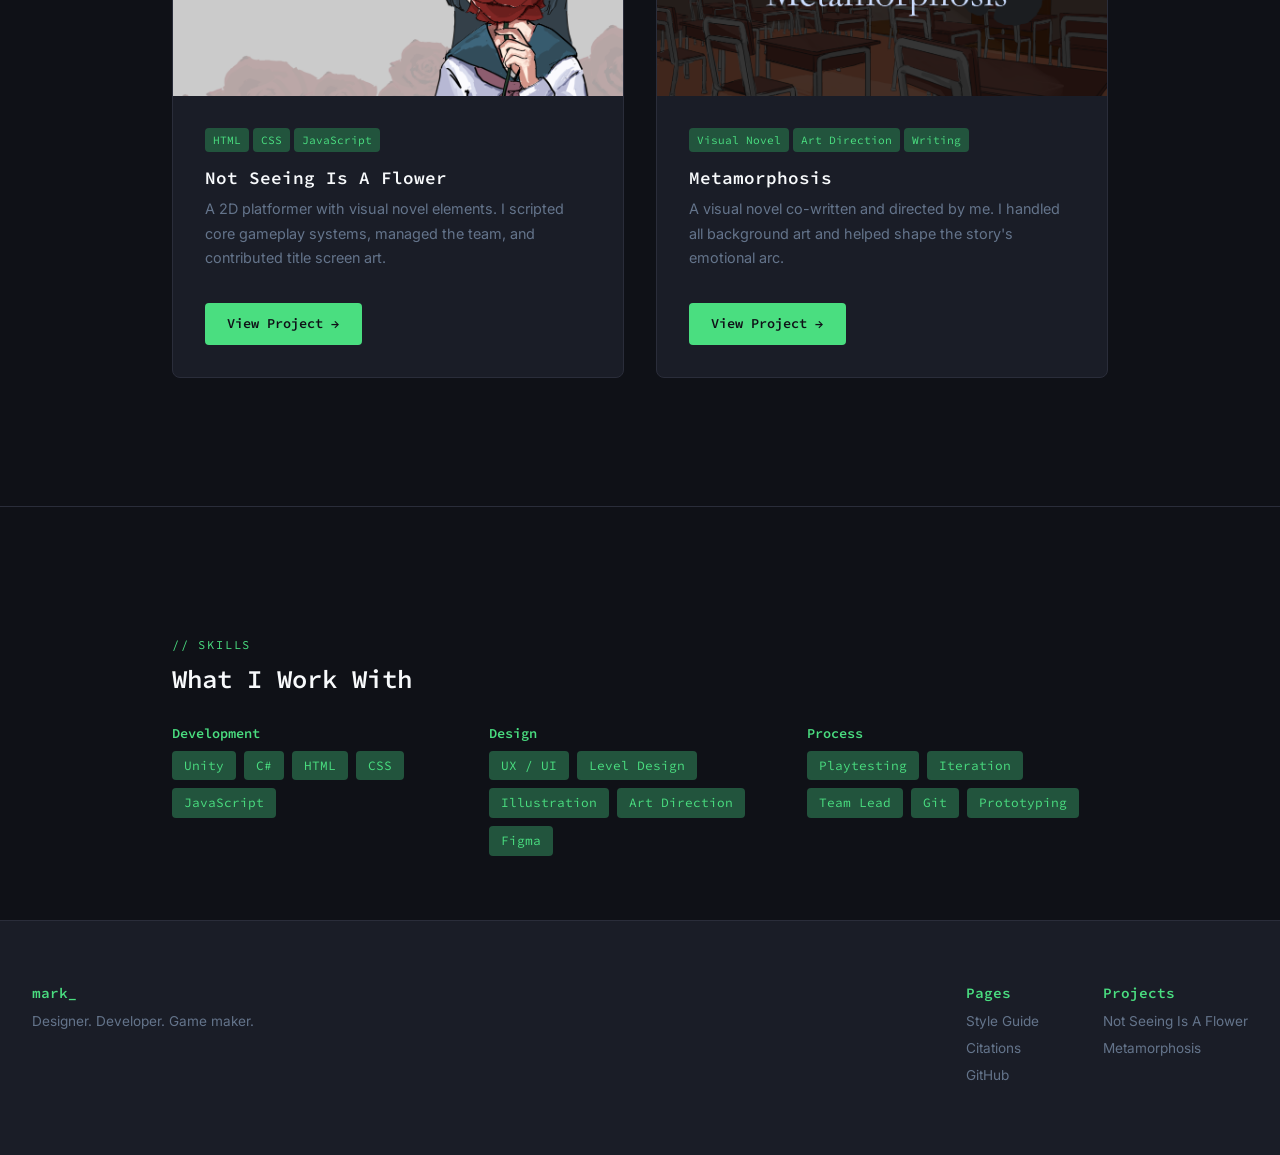
==== commit ddbf22d4: "added and updated metamorphosis images" ====
--- a/index.html
+++ b/index.html
@@ -94,13 +94,9 @@
                     </div>
                 </article>
 
-                <article class="project-card" aria-labelledby="card-meta-title">
+                <article class="project-card" aria-labelledby="card-metamorphosis-title">
                     <div class="project-card-img">
-                        <!-- replace image here-->
-                        <div class="img-placeholder img-placeholder-tall" role="img"
-                            aria-label="Placeholder for Metamorphosis cover image">
-                            [ img/metamorphosis-cover.jpg ]<br>Visual novel background art
-                        </div>
+                        <img src="img/metamorphosis-cover.png" alt="Not Seeing Is A Flower title screen art">
                     </div>
                     <div class="project-card-body">
                         <ul class="project-card-tags" aria-label="Project tags">
@@ -108,7 +104,7 @@
                             <li class="tag">Art Direction</li>
                             <li class="tag">Writing</li>
                         </ul>
-                        <h3 id="card-meta-title">Metamorphosis</h3>
+                        <h3 id="card-metamorphosis-title">Metamorphosis</h3>
                         <p>
                             A visual novel co-written and directed by me. I handled all background
                             art and helped shape the story's emotional arc.
--- a/css/page.css
+++ b/css/page.css
@@ -190,6 +190,40 @@
 /* Full-width artifact */
 .artifact-full {
     margin-bottom: var(--space-lg);
+}
+
+/* Artifact cards (REAL) */
+.artifact-card {
+    margin: 0 0 var(--space-lg);
+    padding: var(--space-sm);
+    background-color: var(--col-surface);
+    border: 1px solid var(--col-border);
+    border-radius: var(--radius-md);
+}
+
+.artifact-grid .artifact-card {
+    margin-bottom: 0;
+}
+
+.artifact-card img {
+    width: 100%;
+    aspect-ratio: 16 / 9;
+    object-fit: cover;
+    object-position: center;
+    border-radius: var(--radius-sm);
+    border: 1px solid var(--col-border);
+}
+
+.artifact-card figcaption {
+    margin-top: var(--space-sm);
+    font-family: var(--font-mono);
+    font-size: 0.75rem;
+    color: var(--col-muted);
+}
+
+.artifact-script img {
+    object-fit: contain;
+    background-color: var(--col-bg);
 }
 
 /* Tall placeholder for cover/hero images */
@@ -241,6 +275,29 @@
 }
 
 /* =============================================
+   VIDEO CSS
+   ============================================= */
+
+/* Embedded video
+   Reference: https://www.w3schools.com/cssref/css_pr_aspect-ratio.php */
+.video-embed {
+    position: relative;
+    width: 100%;
+    aspect-ratio: 16 / 9;
+    background-color: var(--col-surface);
+    border: 1px solid var(--col-border);
+    border-radius: var(--radius-sm);
+    overflow: hidden;
+}
+
+.video-embed iframe {
+    width: 100%;
+    height: 100%;
+    border: 0;
+    display: block;
+}
+
+/* =============================================
    STYLE GUIDE PAGE
    ============================================= */
 .sg-hero {
@@ -261,7 +318,7 @@
     scroll-margin-top: 6rem;
 }
 
-.sg-section > h2 {
+.sg-section>h2 {
     color: var(--col-green);
     border-bottom: 1px solid var(--col-border);
     padding-bottom: var(--space-sm);
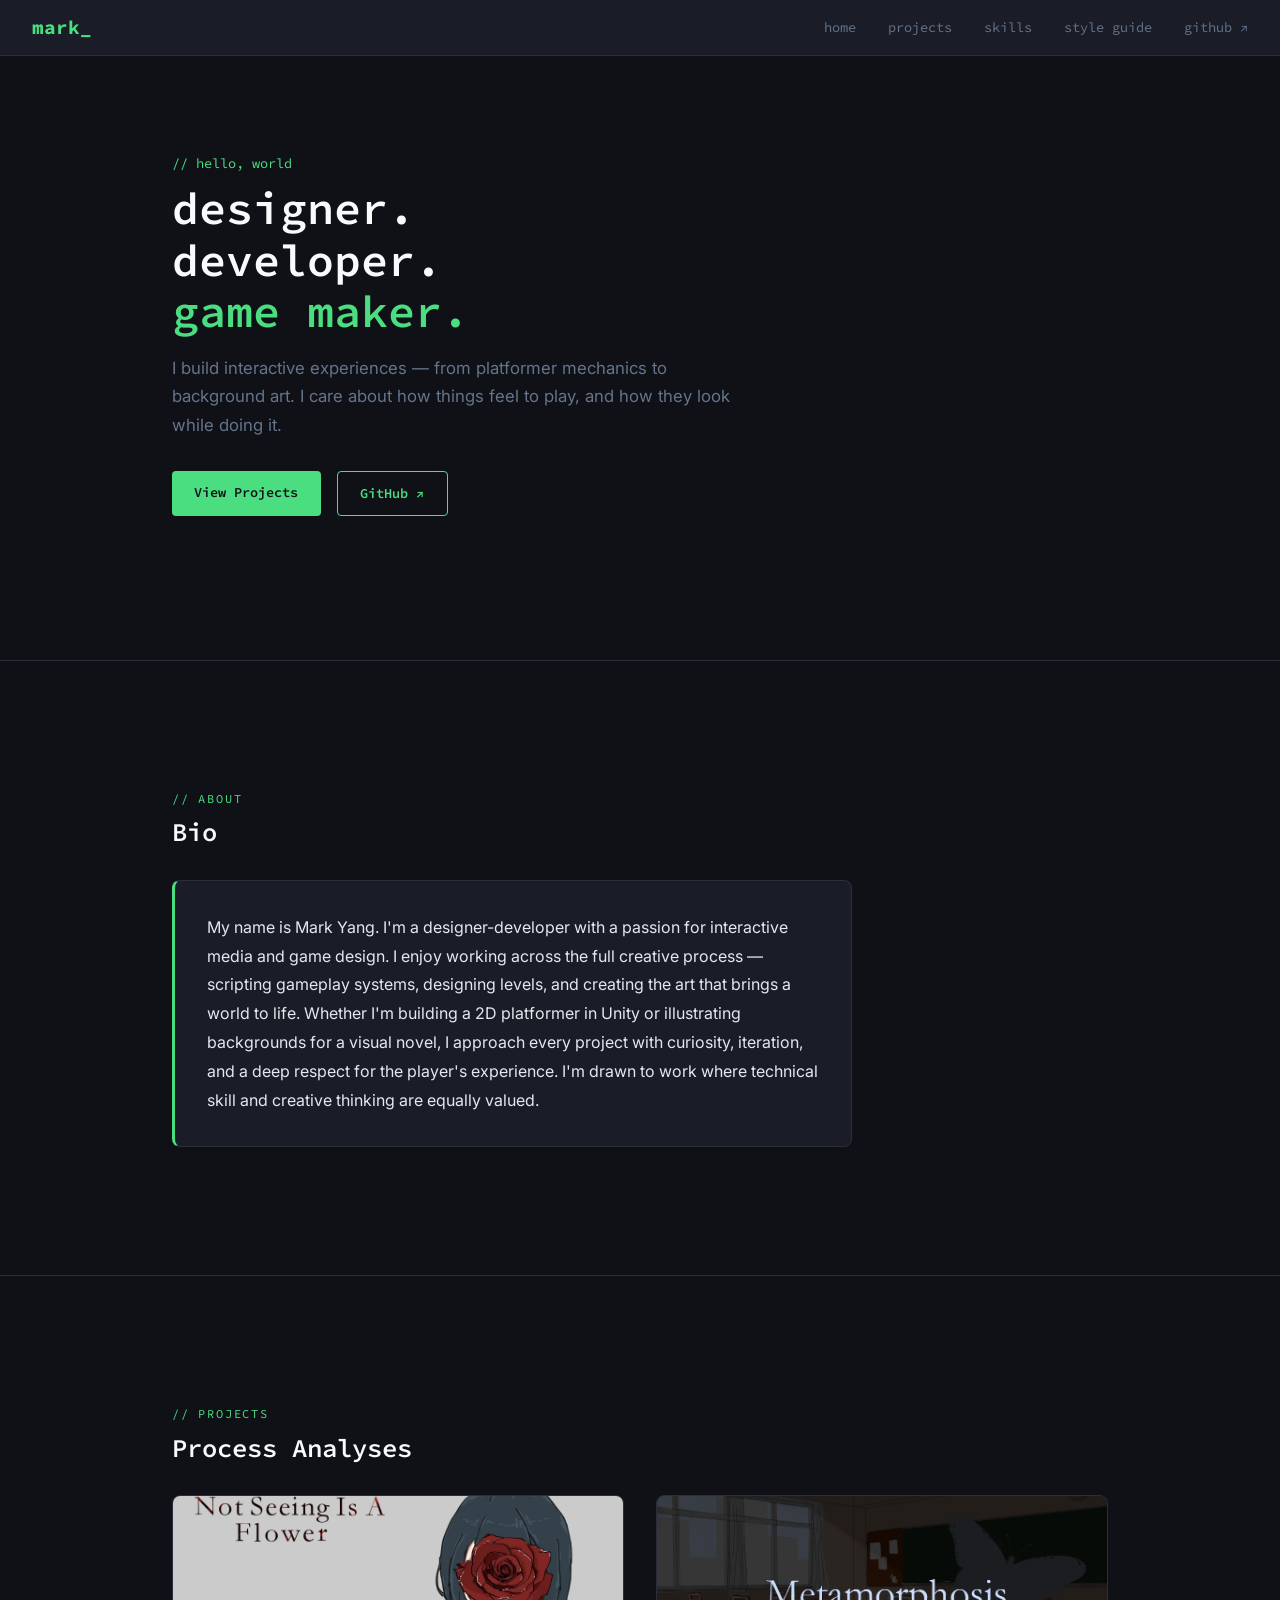
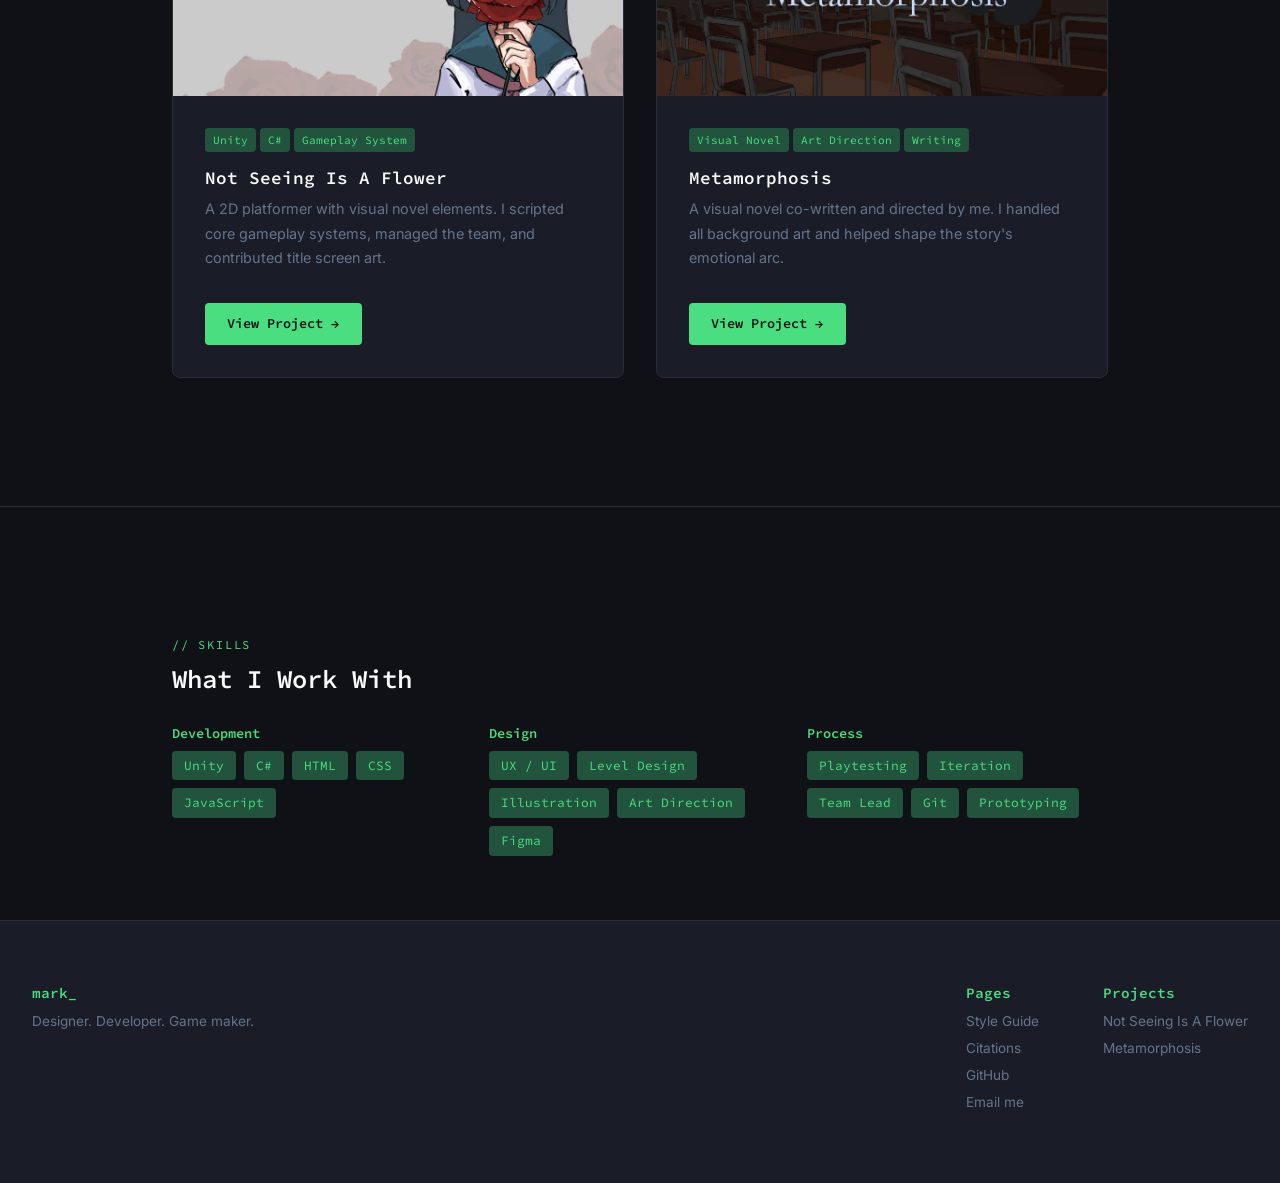
==== commit 31d5c620: "video muting + lazy loading" ====
--- a/index.html
+++ b/index.html
@@ -77,13 +77,14 @@
 
                 <article class="project-card" aria-labelledby="card-nsiaf-title">
                     <div class="project-card-img">
-                        <img src="img/nsiaf-cover.png" alt="Not Seeing Is A Flower title screen art">
+                        <img src="img/nsiaf-cover.webp" alt="Not Seeing Is A Flower title screen art" loading="lazy"
+                            decoding="async">
                     </div>
                     <div class="project-card-body">
                         <ul class="project-card-tags" aria-label="Project tags">
-                            <li class="tag">HTML</li>
-                            <li class="tag">CSS</li>
-                            <li class="tag">JavaScript</li>
+                            <li class="tag">Unity</li>
+                            <li class="tag">C#</li>
+                            <li class="tag">Gameplay System</li>
                         </ul>
                         <h3 id="card-nsiaf-title">Not Seeing Is A Flower</h3>
                         <p>
@@ -96,7 +97,8 @@
 
                 <article class="project-card" aria-labelledby="card-metamorphosis-title">
                     <div class="project-card-img">
-                        <img src="img/metamorphosis-cover.png" alt="Not Seeing Is A Flower title screen art">
+                        <img src="img/metamorphosis-cover.webp" alt="metamorphosis title art" loading="lazy"
+                            decoding="async">
                     </div>
                     <div class="project-card-body">
                         <ul class="project-card-tags" aria-label="Project tags">
@@ -170,6 +172,7 @@
                 <li><a href="styleguide.html">Style Guide</a></li>
                 <li><a href="citations.html">Citations</a></li>
                 <li><a href="https://github.com/notmarkyang" target="_blank" rel="noopener noreferrer">GitHub</a></li>
+                <li><a href="mailto:mya132@sfu.ca">Email me</a></li>
             </ul>
         </nav>
         <nav aria-label="Footer navigation — projects">
--- a/css/main.css
+++ b/css/main.css
@@ -37,7 +37,7 @@
 }
 
 /* =============================================
-   RESET / BASE
+   BASE
    ============================================= */
 *,
 *::before,
--- a/css/page.css
+++ b/css/page.css
@@ -125,6 +125,11 @@
 
 .project-hero-tags {
     margin-top: var(--space-lg);
+    display: flex;
+    flex-wrap: wrap;
+    gap: var(--space-xs);
+    list-style: none;
+    padding: 0;
 }
 
 .project-hero-meta {
@@ -205,13 +210,16 @@
     margin-bottom: 0;
 }
 
-.artifact-card img {
+.artifact-card img,
+.artifact-card video {
     width: 100%;
     aspect-ratio: 16 / 9;
     object-fit: cover;
     object-position: center;
     border-radius: var(--radius-sm);
     border: 1px solid var(--col-border);
+    display: block;
+    background-color: var(--col-bg);
 }
 
 .artifact-card figcaption {
